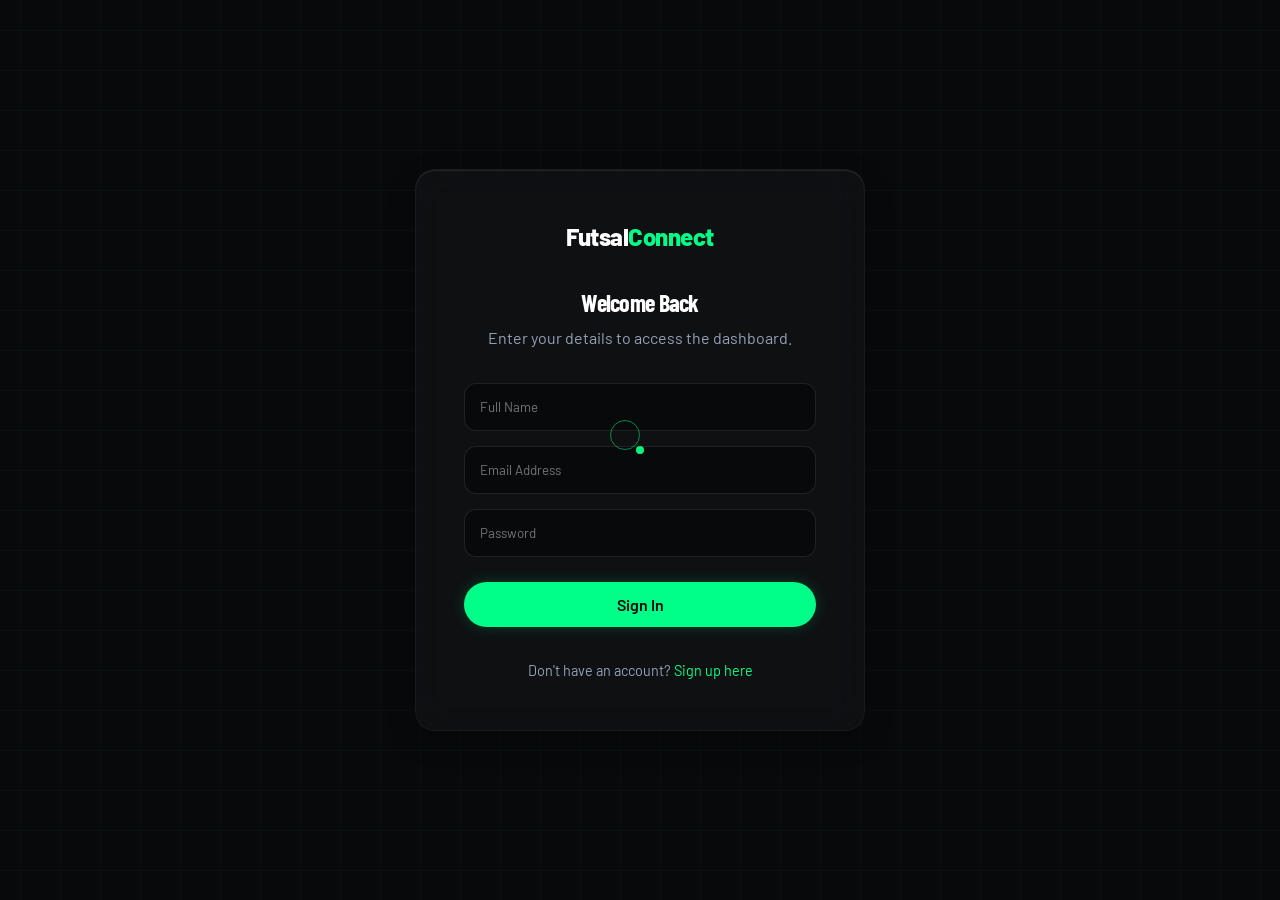
==== dashboard.html @ 60a2530a "Initial commit: Futsal Connect website" ====
<!DOCTYPE html>
<html lang="en">
<head>
  <meta charset="UTF-8">
  <meta name="viewport" content="width=device-width, initial-scale=1.0">
  <title>Owner Dashboard - FutsalConnect</title>
  <link rel="preconnect" href="https://fonts.googleapis.com">
  <link href="https://fonts.googleapis.com/css2?family=Barlow+Condensed:wght@600;700;800&family=Barlow:wght@400;500;600&display=swap" rel="stylesheet">
  <link rel="stylesheet" href="styles.css">
  <link rel="stylesheet" href="dashboard.css">
  <script>
    if (localStorage.getItem('futsalAuth') !== 'true') {
        window.location.href = 'login.html';
    }
  </script>
</head>
<body class="db-body">
  <div class="cursor"></div>
  <div class="cursor-follower"></div>

  <!-- Mobile Top Bar -->
  <div class="db-topbar" id="dbTopbar">
    <a href="index.html" class="db-logo">Futsal<span class="accent">Connect</span></a>
    <button class="db-hamburger" id="hambBtn">
      <span></span><span></span><span></span>
    </button>
  </div>

  <!-- Sidebar -->
  <aside class="db-sidebar" id="dbSidebar">
    <div class="db-sidebar-top">
      <a href="index.html" class="db-logo">Futsal<span class="accent">Connect</span></a>
      <div class="db-admin-tag">
        <div class="db-avatar">A</div>
        <div>
          <div style="font-weight:700;font-size:0.9rem;">Admin</div>
          <div style="color:var(--accent);font-size:0.75rem;">Owner</div>
        </div>
      </div>
    </div>

    <nav class="db-nav">
      <a class="db-nav-link active" data-section="calendar">
        <svg viewBox="0 0 24 24" fill="none" stroke="currentColor" stroke-width="2"><rect x="3" y="4" width="18" height="18" rx="2"/><line x1="16" y1="2" x2="16" y2="6"/><line x1="8" y1="2" x2="8" y2="6"/><line x1="3" y1="10" x2="21" y2="10"/></svg>
        Calendar
      </a>
      <a class="db-nav-link" data-section="courts">
        <svg viewBox="0 0 24 24" fill="none" stroke="currentColor" stroke-width="2"><path d="M3 9l9-7 9 7v11a2 2 0 0 1-2 2H5a2 2 0 0 1-2-2z"/><polyline points="9 22 9 12 15 12 15 22"/></svg>
        Courts
      </a>
      <a class="db-nav-link" data-section="customers">
        <svg viewBox="0 0 24 24" fill="none" stroke="currentColor" stroke-width="2"><path d="M17 21v-2a4 4 0 0 0-4-4H5a4 4 0 0 0-4 4v2"/><circle cx="9" cy="7" r="4"/><path d="M23 21v-2a4 4 0 0 0-3-3.87"/><path d="M16 3.13a4 4 0 0 1 0 7.75"/></svg>
        Customers
      </a>
      <a class="db-nav-link" data-section="financials">
        <svg viewBox="0 0 24 24" fill="none" stroke="currentColor" stroke-width="2"><line x1="12" y1="1" x2="12" y2="23"/><path d="M17 5H9.5a3.5 3.5 0 0 0 0 7h5a3.5 3.5 0 0 1 0 7H6"/></svg>
        Financials
      </a>
      <a class="db-nav-link" data-section="analytics">
        <svg viewBox="0 0 24 24" fill="none" stroke="currentColor" stroke-width="2"><line x1="18" y1="20" x2="18" y2="10"/><line x1="12" y1="20" x2="12" y2="4"/><line x1="6" y1="20" x2="6" y2="14"/></svg>
        Analytics
      </a>
      <a class="db-nav-link" data-section="comms">
        <svg viewBox="0 0 24 24" fill="none" stroke="currentColor" stroke-width="2"><path d="M21 15a2 2 0 0 1-2 2H7l-4 4V5a2 2 0 0 1 2-2h14a2 2 0 0 1 2 2z"/></svg>
        Communications
      </a>
    </nav>

    <div class="db-sidebar-footer">
      <a href="index.html" class="db-nav-link">
        <svg viewBox="0 0 24 24" fill="none" stroke="currentColor" stroke-width="2"><path d="M9 21H5a2 2 0 0 1-2-2V5a2 2 0 0 1 2-2h4"/><polyline points="16 17 21 12 16 7"/><line x1="21" y1="12" x2="9" y2="12"/></svg>
        Log Out
      </a>
    </div>
  </aside>

  <!-- Main -->
  <main class="db-main" id="dbMain">

    <!-- ========== CALENDAR SECTION ========== -->
    <section class="db-section active" id="sec-calendar">
      <div class="db-section-header">
        <div>
          <h1>Calendar & Bookings</h1>
          <p>Manage all court reservations</p>
        </div>
        <button class="db-btn-primary" onclick="openBookingModal()">+ New Booking</button>
      </div>

      <!-- View Toggle -->
      <div class="db-view-toggle">
        <button class="db-toggle-btn active" id="btnMonthly" onclick="switchView('monthly')">Monthly</button>
        <button class="db-toggle-btn" id="btnWeekly" onclick="switchView('weekly')">Weekly</button>
        <button class="db-toggle-btn" id="btnDaily" onclick="switchView('daily')">Daily</button>
      </div>

      <!-- Monthly Calendar -->
      <div id="viewMonthly" class="db-card">
        <div class="cal-nav">
          <button onclick="changeCalMonth(-1)">&#10094;</button>
          <h2 id="calMonthLabel">Loading...</h2>
          <button onclick="changeCalMonth(1)">&#10095;</button>
        </div>
        <div class="cal-grid-header">
          <span>Mon</span><span>Tue</span><span>Wed</span><span>Thu</span><span>Fri</span><span>Sat</span><span>Sun</span>
        </div>
        <div class="cal-grid" id="calGrid"></div>
        <div class="cal-legend">
          <span><i class="dot booked"></i> Fully Booked</span>
          <span><i class="dot partial"></i> Partial</span>
          <span><i class="dot open"></i> Open</span>
          <span><i class="dot blocked"></i> Blocked</span>
        </div>
      </div>

      <!-- Weekly View -->
      <div id="viewWeekly" class="db-card" style="display:none;">
        <div class="cal-nav">
          <button onclick="changeWeek(-1)">&#10094;</button>
          <h2 id="weekLabel">Week</h2>
          <button onclick="changeWeek(1)">&#10095;</button>
        </div>
        <div class="week-grid" id="weekGrid"></div>
      </div>

      <!-- Daily View -->
      <div id="viewDaily" class="db-card" style="display:none;">
        <div class="cal-nav">
          <button onclick="changeDay(-1)">&#10094;</button>
          <h2 id="dayLabel">Today</h2>
          <button onclick="changeDay(1)">&#10095;</button>
        </div>
        <div class="daily-grid" id="dailyGrid"></div>
      </div>

      <!-- Recent Bookings Quick Table -->
      <div class="db-card" style="margin-top:2rem;">
        <div class="db-card-header">
          <h2>Recent Bookings</h2>
          <input class="db-search" type="text" placeholder="Search bookings..." oninput="filterBookings(this.value)">
        </div>
        <div style="overflow-x:auto;">
          <table class="db-table" id="bookingsTable">
            <thead>
              <tr><th>ID</th><th>Customer</th><th>Court</th><th>Date</th><th>Time</th><th>Amount</th><th>Status</th><th>Actions</th></tr>
            </thead>
            <tbody id="bookingsTbody"></tbody>
          </table>
        </div>
      </div>
    </section>

    <!-- ========== COURTS SECTION ========== -->
    <section class="db-section" id="sec-courts">
      <div class="db-section-header">
        <div><h1>Court Management</h1><p>Block times & manage pricing rules</p></div>
        <button class="db-btn-primary" onclick="openBlockModal()">+ Block Time</button>
      </div>

      <div class="db-two-col">
        <div class="db-card">
          <div class="db-card-header"><h2>Courts Status</h2></div>
          <div id="courtsStatus"></div>
        </div>

        <div class="db-card">
          <div class="db-card-header"><h2>Dynamic Pricing Rules</h2><button class="db-btn-sm" onclick="addPriceRule()">+ Add Rule</button></div>
          <div id="pricingRules"></div>
        </div>
      </div>

      <div class="db-card" style="margin-top:2rem;">
        <div class="db-card-header"><h2>Blocked Periods</h2></div>
        <div id="blockedPeriods"></div>
      </div>
    </section>

    <!-- ========== CUSTOMERS SECTION ========== -->
    <section class="db-section" id="sec-customers">
      <div class="db-section-header">
        <div><h1>Customer Management</h1><p>Directory, history & tags</p></div>
        <input class="db-search" type="text" placeholder="Search customers..." oninput="filterCustomers(this.value)">
      </div>
      <div class="db-card">
        <div style="overflow-x:auto;">
          <table class="db-table" id="customersTable">
            <thead>
              <tr><th>Name</th><th>Contact</th><th>Bookings</th><th>Total Spend</th><th>No-Shows</th><th>Tags</th><th>Actions</th></tr>
            </thead>
            <tbody id="customersTbody"></tbody>
          </table>
        </div>
      </div>
    </section>

    <!-- ========== FINANCIALS SECTION ========== -->
    <section class="db-section" id="sec-financials">
      <div class="db-section-header">
        <div><h1>Financials</h1><p>Revenue, expenses & refunds</p></div>
        <div style="display:flex;gap:10px;">
          <button class="db-btn-sm active-tab" onclick="switchFinPeriod('daily',this)">Daily</button>
          <button class="db-btn-sm" onclick="switchFinPeriod('weekly',this)">Weekly</button>
          <button class="db-btn-sm" onclick="switchFinPeriod('monthly',this)">Monthly</button>
        </div>
      </div>

      <div class="db-kpi-row" id="finKpis"></div>

      <div class="db-two-col" style="margin-top:2rem;">
        <div class="db-card">
          <div class="db-card-header"><h2>Expense Log</h2><button class="db-btn-sm" onclick="openExpenseModal()">+ Add</button></div>
          <div id="expenseLog"></div>
        </div>
        <div class="db-card">
          <div class="db-card-header"><h2>Refund Log</h2></div>
          <div id="refundLog"></div>
        </div>
      </div>
    </section>

    <!-- ========== ANALYTICS SECTION ========== -->
    <section class="db-section" id="sec-analytics">
      <div class="db-section-header">
        <div><h1>Analytics</h1><p>Performance insights</p></div>
      </div>

      <div class="db-kpi-row" id="analyticsKpis"></div>

      <div class="db-two-col" style="margin-top:2rem;">
        <div class="db-card">
          <div class="db-card-header"><h2>Occupancy Over Time</h2></div>
          <div class="occ-chart" id="occChart"></div>
        </div>
        <div class="db-card">
          <div class="db-card-header"><h2>Customer Breakdown</h2></div>
          <div class="donut-wrap" id="custBreakdown">
            <div class="donut-chart">
              <svg viewBox="0 0 100 100">
                <circle cx="50" cy="50" r="40" fill="none" stroke="rgba(255,255,255,0.05)" stroke-width="16"/>
                <circle cx="50" cy="50" r="40" fill="none" stroke="var(--accent)" stroke-width="16" stroke-dasharray="163 88" stroke-dashoffset="25" transform="rotate(-90 50 50)"/>
                <circle cx="50" cy="50" r="40" fill="none" stroke="rgba(0,255,136,0.3)" stroke-width="16" stroke-dasharray="88 163" stroke-dashoffset="-138" transform="rotate(-90 50 50)"/>
              </svg>
              <div class="donut-label"><strong>65%</strong><span>Repeat</span></div>
            </div>
            <div class="donut-legend">
              <div><i class="dot booked"></i> Repeat Players (65%)</div>
              <div><i class="dot partial"></i> New Customers (35%)</div>
            </div>
          </div>
        </div>
      </div>

      <div class="db-card" style="margin-top:2rem;">
        <div class="db-card-header"><h2>Peak Hours Heatmap</h2></div>
        <div class="heatmap-wrap" id="heatmap"></div>
      </div>
    </section>

    <!-- ========== COMMS SECTION ========== -->
    <section class="db-section" id="sec-comms">
      <div class="db-section-header">
        <div><h1>Communications</h1><p>Reminders & customer feedback</p></div>
      </div>

      <div class="db-two-col">
        <div class="db-card">
          <div class="db-card-header"><h2>Reminder Settings</h2></div>
          <div class="reminder-settings" id="reminderSettings"></div>
        </div>
        <div class="db-card">
          <div class="db-card-header"><h2>Review Inbox</h2></div>
          <div id="reviewInbox"></div>
        </div>
      </div>
    </section>

  </main>

  <!-- ========== MODALS ========== -->
  <div class="db-modal-overlay" id="modalOverlay" onclick="closeAllModals()"></div>

  <!-- New Booking Modal -->
  <div class="db-modal" id="bookingModal">
    <div class="db-modal-header"><h2>New Booking</h2><button onclick="closeAllModals()">✕</button></div>
    <div class="db-modal-body">
      <label>Customer Name</label><input type="text" id="bkName" class="db-input" placeholder="e.g. Ahmed Khan">
      <label>Phone</label><input type="text" id="bkPhone" class="db-input" placeholder="+92...">
      <label>Court</label>
      <select id="bkCourt" class="db-input">
        <option>Chak Shehzad - Court A</option>
        <option>Chak Shehzad - Court B</option>
        <option>Ayub Park - Court A</option>
      </select>
      <label>Date</label><input type="date" id="bkDate" class="db-input">
      <label>Start Time</label><input type="time" id="bkTime" class="db-input">
      <label>Duration</label>
      <select id="bkDuration" class="db-input">
        <option value="90">90 Minutes</option>
        <option value="120">120 Minutes</option>
      </select>
      <label>Payment</label>
      <select id="bkPayment" class="db-input">
        <option>Cash</option><option>Card</option><option>Online</option>
      </select>
    </div>
    <div class="db-modal-footer">
      <button class="db-btn-secondary" onclick="closeAllModals()">Cancel</button>
      <button class="db-btn-primary" onclick="saveBooking()">Confirm Booking</button>
    </div>
  </div>

  <!-- Block Time Modal -->
  <div class="db-modal" id="blockModal">
    <div class="db-modal-header"><h2>Block Court Time</h2><button onclick="closeAllModals()">✕</button></div>
    <div class="db-modal-body">
      <label>Court</label>
      <select id="blkCourt" class="db-input">
        <option>Chak Shehzad - Court A</option>
        <option>Chak Shehzad - Court B</option>
        <option>Ayub Park - Court A</option>
      </select>
      <label>From Date</label><input type="date" id="blkFrom" class="db-input">
      <label>To Date</label><input type="date" id="blkTo" class="db-input">
      <label>Reason</label>
      <select id="blkReason" class="db-input">
        <option>Maintenance</option><option>Private Event</option><option>Holiday</option><option>Other</option>
      </select>
    </div>
    <div class="db-modal-footer">
      <button class="db-btn-secondary" onclick="closeAllModals()">Cancel</button>
      <button class="db-btn-primary" onclick="saveBlock()">Block Court</button>
    </div>
  </div>

  <!-- Expense Modal -->
  <div class="db-modal" id="expenseModal">
    <div class="db-modal-header"><h2>Log Expense</h2><button onclick="closeAllModals()">✕</button></div>
    <div class="db-modal-body">
      <label>Category</label>
      <select id="expCat" class="db-input">
        <option>Maintenance</option><option>Utilities</option><option>Staff</option><option>Marketing</option><option>Other</option>
      </select>
      <label>Amount (Rs.)</label><input type="number" id="expAmt" class="db-input" placeholder="0">
      <label>Description</label><input type="text" id="expDesc" class="db-input" placeholder="Brief description">
    </div>
    <div class="db-modal-footer">
      <button class="db-btn-secondary" onclick="closeAllModals()">Cancel</button>
      <button class="db-btn-primary" onclick="saveExpense()">Save Expense</button>
    </div>
  </div>

  <!-- Day Detail Panel -->
  <div class="db-modal db-modal-lg" id="dayDetailModal">
    <div class="db-modal-header"><h2 id="dayDetailTitle">Slots</h2><button onclick="closeAllModals()">✕</button></div>
    <div class="db-modal-body" id="dayDetailBody"></div>
  </div>

  <script src="script.js"></script>
  <script src="dashboard.js"></script>
</body>
</html>
---- styles.css ----
/* Custom Properties & Reset */
:root {
    --bg-dark: #07090b;
    --bg-card: rgba(25, 28, 32, 0.4);
    --bg-card-hover: rgba(40, 45, 52, 0.6);
    --accent: #00ff88;
    --accent-hover: #00cc6a;
    --text-primary: #ffffff;
    --text-secondary: #94a3b8;
    --glass-border: rgba(255, 255, 255, 0.08);
    --font-main: 'Barlow', sans-serif;
    --font-heading: 'Barlow Condensed', sans-serif;
    --transition: all 0.3s ease;
}

* {
    margin: 0;
    padding: 0;
    box-sizing: border-box;
}

html {
    scroll-behavior: smooth;
}

body {
    font-family: var(--font-main);
    background-color: var(--bg-dark);
    background-image: 
        linear-gradient(rgba(0, 255, 136, 0.03) 1px, transparent 1px),
        linear-gradient(90deg, rgba(0, 255, 136, 0.03) 1px, transparent 1px);
    background-size: 40px 40px;
    background-position: center center;
    color: var(--text-primary);
    overflow-x: hidden;
    line-height: 1.6;
    cursor: none; /* For custom cursor */
}

/* Custom Cursor */
.cursor {
    width: 8px;
    height: 8px;
    background: var(--accent);
    border-radius: 50%;
    position: fixed;
    pointer-events: none;
    z-index: 999999;
    transition: transform 0.1s ease;
    mix-blend-mode: difference;
}

.cursor-follower {
    width: 30px;
    height: 30px;
    border: 1px solid rgba(0, 255, 136, 0.5);
    border-radius: 50%;
    position: fixed;
    pointer-events: none;
    z-index: 999998;
    transition: transform 0.3s ease, width 0.3s, height 0.3s, background 0.3s;
    transform: translate(-50%, -50%); /* Centered */
}

.cursor-follower.active {
    width: 50px;
    height: 50px;
    background: rgba(0, 255, 136, 0.1);
    border-color: rgba(0, 255, 136, 0.8);
}

/* Typography & Utilities */
h1, h2, h3, h4 {
    font-family: var(--font-heading);
    font-weight: 700;
    line-height: 1.2;
    letter-spacing: -0.03em;
}

.accent {
    color: var(--accent);
}

.accent-glow {
    color: var(--accent);
    text-shadow: 0 0 20px rgba(0, 255, 136, 0.4);
}

.container {
    max-width: 1200px;
    margin: 0 auto;
    padding: 0 2rem;
}

.section {
    padding: 8rem 0;
}

.section-header {
    text-align: center;
    margin-bottom: 4rem;
}

.section-header h2 {
    font-size: 2.5rem;
    margin-bottom: 1rem;
}

.section-header p {
    color: var(--text-secondary);
    font-size: 1.1rem;
    max-width: 600px;
    margin: 0 auto;
}

.glass {
    background: var(--bg-card);
    backdrop-filter: blur(16px);
    -webkit-backdrop-filter: blur(16px);
    border: 1px solid rgba(255, 255, 255, 0.04);
    box-shadow: inset 0 1px 1px rgba(255, 255, 255, 0.1), 0 10px 30px rgba(0, 0, 0, 0.2);
    border-radius: 20px;
}

/* Buttons */
.btn-primary, .btn-secondary {
    display: inline-block;
    padding: 0.8rem 2rem;
    border-radius: 30px;
    font-weight: 600;
    text-decoration: none;
    transition: var(--transition);
    cursor: none;
    text-align: center;
    border: none;
    font-family: var(--font-main);
    font-size: 1rem;
}

.btn-primary {
    background: var(--accent);
    color: var(--bg-dark);
    box-shadow: 0 0 15px rgba(0, 255, 136, 0.2);
}

.btn-primary:hover {
    background: var(--accent-hover);
    box-shadow: 0 0 25px rgba(0, 255, 136, 0.4);
    transform: translateY(-2px);
}

.btn-secondary {
    background: transparent;
    color: var(--text-primary);
    border: 1px solid var(--glass-border);
}

.btn-secondary:hover {
    background: rgba(255, 255, 255, 0.05);
    border-color: var(--accent);
    transform: translateY(-2px);
}

.btn-primary.lg, .btn-secondary.lg {
    padding: 1rem 2.5rem;
    font-size: 1.1rem;
}

.w-100 {
    width: 100%;
}

/* Navbar */
#navbar {
    position: fixed;
    top: 0;
    left: 0;
    width: 100%;
    z-index: 1000;
    padding: 1.5rem 0;
    transition: var(--transition);
}

#navbar.scrolled {
    background: rgba(7, 9, 11, 0.9);
    backdrop-filter: blur(10px);
    -webkit-backdrop-filter: blur(10px);
    padding: 1rem 0;
    border-bottom: 1px solid var(--glass-border);
}

.nav-container {
    max-width: 1200px;
    margin: 0 auto;
    padding: 0 2rem;
    display: flex;
    justify-content: space-between;
    align-items: center;
}

.logo {
    font-size: 1.5rem;
    font-weight: 800;
    color: var(--text-primary);
    text-decoration: none;
    letter-spacing: -0.5px;
}

.nav-links {
    display: flex;
    list-style: none;
    gap: 2.5rem;
}

.nav-links a {
    color: var(--text-secondary);
    text-decoration: none;
    font-weight: 500;
    transition: var(--transition);
    position: relative;
}

.nav-links a::after {
    content: '';
    position: absolute;
    width: 0;
    height: 2px;
    bottom: -5px;
    left: 0;
    background-color: var(--accent);
    transition: width 0.3s ease;
}

.nav-links a:hover {
    color: var(--text-primary);
}

.nav-links a:hover::after {
    width: 100%;
}

.menu-toggle {
    display: none;
    flex-direction: column;
    gap: 5px;
    cursor: none;
}

.menu-toggle .bar {
    width: 25px;
    height: 3px;
    background: var(--text-primary);
    transition: var(--transition);
}

/* Hero Section */
.hero-badge {
    display: inline-flex;
    align-items: center;
    gap: 8px;
    background: rgba(255, 255, 255, 0.05);
    border: 1px solid rgba(255, 255, 255, 0.1);
    padding: 6px 16px;
    border-radius: 30px;
    margin-bottom: 2rem;
    font-size: 0.9rem;
    font-weight: 500;
    color: var(--text-secondary);
    backdrop-filter: blur(10px);
}

.status-dot {
    width: 8px;
    height: 8px;
    background-color: #ff3333;
    border-radius: 50%;
    box-shadow: 0 0 10px rgba(255, 51, 51, 0.5);
    animation: pulseRed 1.5s infinite;
}

@keyframes pulseRed {
    0% { transform: scale(0.95); opacity: 1; }
    50% { transform: scale(1.3); opacity: 0.5; box-shadow: 0 0 15px rgba(255, 51, 51, 0.8); }
    100% { transform: scale(0.95); opacity: 1; }
}

.hero {
    height: 100vh;
    min-height: 600px;
    display: flex;
    align-items: center;
    position: relative;
    background-image: url('assets/hero_bg.png');
    background-size: cover;
    background-position: center;
    background-repeat: no-repeat;
}

.hero-overlay {
    position: absolute;
    top: 0;
    left: 0;
    width: 100%;
    height: 100%;
    background: linear-gradient(180deg, rgba(7, 9, 11, 0.4) 0%, rgba(7, 9, 11, 0.95) 100%);
    z-index: 1;
}

/* A gradient mesh for some cool effects behind content */
.hero::before {
    content: '';
    position: absolute;
    top: 30%;
    left: 50%;
    width: 50vw;
    height: 50vw;
    background: radial-gradient(circle, rgba(0, 255, 136, 0.15) 0%, rgba(0,0,0,0) 70%);
    transform: translate(-50%, -50%);
    z-index: 1;
    pointer-events: none;
}

.hero-content {
    position: relative;
    z-index: 2;
    max-width: 800px;
    margin: 0 auto;
    text-align: center;
    padding: 0 2rem;
    margin-top: 4rem; /* push down slightly based on prompt empty space req */
}

.hero h1 {
    font-size: clamp(3rem, 6vw, 5rem);
    margin-bottom: 1.5rem;
    letter-spacing: -1px;
}

.hero p {
    font-size: clamp(1.1rem, 2vw, 1.3rem);
    color: var(--text-secondary);
    margin-bottom: 3rem;
    max-width: 600px;
    margin-left: auto;
    margin-right: auto;
}

.hero-buttons {
    display: flex;
    gap: 1.5rem;
    justify-content: center;
}

/* Simple fade up animation classes utilized by JS */
.fade-up {
    opacity: 0;
    transform: translateY(30px);
    animation: fadeUp 0.8s forwards;
}

.delay-1 { animation-delay: 0.2s; }
.delay-2 { animation-delay: 0.4s; }

@keyframes fadeUp {
    to {
        opacity: 1;
        transform: translateY(0);
    }
}

/* Features */
.features {
    position: relative;
}

.features::before {
    content: '';
    position: absolute;
    top: 50%;
    right: -10%;
    width: 60vw;
    height: 60vw;
    max-width: 600px;
    max-height: 600px;
    background: radial-gradient(circle, var(--accent) 0%, transparent 70%);
    opacity: 0.07;
    transform: translateY(-50%);
    pointer-events: none;
    z-index: 0;
}

.features-grid {
    position: relative;
    z-index: 1;
    display: grid;
    grid-template-columns: repeat(auto-fit, minmax(250px, 1fr));
    gap: 2rem;
}

.feature-card {
    padding: 2.5rem 2rem;
    text-align: left;
    transition: transform 0.3s ease, box-shadow 0.3s ease;
    cursor: none;
}

.feature-card:hover {
    transform: translateY(-10px);
    background: var(--bg-card-hover);
    border-color: rgba(0, 255, 136, 0.4);
    box-shadow: inset 0 1px 1px rgba(255, 255, 255, 0.1), 0 15px 40px rgba(0, 255, 136, 0.15);
}

.feature-card .icon {
    font-size: 2.5rem;
    margin-bottom: 1.5rem;
    display: inline-block;
}

.feature-card h3 {
    font-size: 1.3rem;
    margin-bottom: 1rem;
}

.feature-card p {
    color: var(--text-secondary);
    font-size: 0.95rem;
}

/* Pricing */
.dark-bg {
    background-color: #050608;
    position: relative;
}

/* Decorative subtle glow */
.pricing::before {
    content: '';
    position: absolute;
    top: 50%;
    left: 0;
    width: 300px;
    height: 300px;
    background: var(--accent);
    filter: blur(150px);
    opacity: 0.05;
    border-radius: 50%;
    pointer-events: none;
}

.pricing-grid {
    display: grid;
    grid-template-columns: repeat(auto-fit, minmax(300px, 1fr));
    gap: 2rem;
    align-items: center;
}

.pricing-card {
    padding: 3rem 2rem;
    position: relative;
    display: flex;
    flex-direction: column;
    height: 100%;
    cursor: none;
}

.pricing-card.popular {
    border: 1px solid rgba(0, 255, 136, 0.3);
    transform: scale(1.05);
    background: linear-gradient(180deg, rgba(25, 28, 32, 0.8) 0%, rgba(0, 255, 136, 0.08) 100%);
    box-shadow: inset 0 1px 1px rgba(255, 255, 255, 0.1), 0 20px 40px rgba(0, 0, 0, 0.4), 0 0 40px rgba(0, 255, 136, 0.1);
}

.badge {
    position: absolute;
    top: -12px;
    left: 50%;
    transform: translateX(-50%);
    background: var(--accent);
    color: var(--bg-dark);
    padding: 0.3rem 1rem;
    border-radius: 20px;
    font-size: 0.8rem;
    font-weight: 700;
}

.pricing-card h3 {
    font-size: 1.5rem;
    margin-bottom: 1rem;
    text-align: center;
}

.pricing-card .price {
    font-size: 3.5rem;
    font-weight: 800;
    text-align: center;
    margin-bottom: 2rem;
    line-height: 1;
}

.currency {
    font-size: 1.5rem;
    vertical-align: top;
    margin-right: 2px;
}

.period {
    font-size: 1rem;
    color: var(--text-secondary);
    font-weight: 500;
}

.features-list {
    list-style: none;
    margin-bottom: 2.5rem;
    flex-grow: 1;
}

.features-list li {
    padding: 0.8rem 0;
    border-bottom: 1px solid rgba(255,255,255,0.05);
    display: flex;
    align-items: center;
    font-size: 0.95rem;
}

.features-list li span {
    color: var(--accent);
    margin-right: 10px;
    font-weight: bold;
}

.features-list li span.mute {
    color: var(--text-secondary);
}

/* Process Section (How It Works) */
.process-grid {
    display: grid;
    grid-template-columns: repeat(auto-fit, minmax(250px, 1fr));
    gap: 3rem;
    padding-top: 2rem;
}

.process-step {
    display: flex;
    flex-direction: column;
    align-items: center;
    text-align: center;
}

.icon-box {
    position: relative;
    width: 90px;
    height: 90px;
    display: flex;
    align-items: center;
    justify-content: center;
    border-radius: 20px;
    margin-bottom: 2rem;
    transition: var(--transition);
}

.process-step:hover .icon-box {
    transform: translateY(-10px);
    box-shadow: 0 0 25px rgba(0, 255, 136, 0.3);
    border-color: rgba(0, 255, 136, 0.5);
}

.step-number {
    position: absolute;
    top: -10px;
    right: -10px;
    width: 28px;
    height: 28px;
    background: var(--accent);
    color: var(--bg-dark);
    border-radius: 50%;
    display: flex;
    align-items: center;
    justify-content: center;
    font-weight: 800;
    font-size: 0.9rem;
    box-shadow: 0 0 10px rgba(0, 255, 136, 0.4);
}

.process-step h3 {
    font-size: 1.4rem;
    margin-bottom: 1rem;
}

.process-step p {
    color: var(--text-secondary);
    font-size: 0.95rem;
    max-width: 280px;
    margin: 0 auto;
}

/* Grounds Section */
.sub-heading {
    display: block;
    color: #ff3333;
    font-weight: 700;
    font-size: 0.95rem;
    letter-spacing: 2px;
    margin-bottom: 0.5rem;
    text-transform: uppercase;
}

.grounds-grid {
    display: grid;
    grid-template-columns: repeat(auto-fit, minmax(350px, 1fr));
    gap: 2rem;
}

.ground-card {
    display: flex;
    flex-direction: column;
    overflow: hidden;
    padding: 0;
    cursor: none;
    transition: transform 0.3s ease, box-shadow 0.3s ease;
}

.ground-card:hover {
    transform: translateY(-10px);
    background: var(--bg-card-hover);
    border-color: rgba(0, 255, 136, 0.4);
    box-shadow: inset 0 1px 1px rgba(255, 255, 255, 0.1), 0 15px 40px rgba(0, 255, 136, 0.15);
}

.ground-image {
    position: relative;
    width: 100%;
    height: 240px;
}

.ground-image img {
    width: 100%;
    height: 100%;
    object-fit: cover;
    display: block;
}

.rating-badge {
    position: absolute;
    top: 15px;
    right: 15px;
    background: rgba(0, 0, 0, 0.8);
    backdrop-filter: blur(5px);
    color: #fff;
    padding: 6px 12px;
    border-radius: 8px;
    font-size: 0.95rem;
    font-weight: 700;
    display: flex;
    align-items: center;
    gap: 6px;
    border: 1px solid rgba(255, 255, 255, 0.1);
}

.rating-badge svg {
    color: #ff3333;
}

.ground-content {
    padding: 2rem;
    display: flex;
    flex-direction: column;
    flex-grow: 1;
}

.ground-content h3 {
    font-size: 1.6rem;
    margin-bottom: 0.5rem;
}

.location {
    color: var(--text-secondary);
    font-size: 0.95rem;
    display: flex;
    align-items: center;
    gap: 6px;
    margin-bottom: 2rem;
}

.ground-footer {
    display: flex;
    justify-content: space-between;
    align-items: center;
    margin-top: auto;
}

.ground-price strong {
    font-size: 1.6rem;
    color: var(--text-primary);
}

.ground-price .period {
    font-size: 0.9rem;
    color: var(--text-secondary);
}

/* Live Availability Module */
.availability-module {
    padding: 3rem;
    display: flex;
    flex-direction: column;
    gap: 3rem;
}

/* Court Selector */
.court-selector {
    display: flex;
    justify-content: center;
}

.court-tab {
    background: transparent;
    border: none;
    color: var(--text-secondary);
    font-size: 1.2rem;
    font-family: var(--font-heading);
    font-weight: 700;
    padding: 10px 20px;
    cursor: none;
    transition: var(--transition);
    position: relative;
    text-transform: uppercase;
    letter-spacing: 1px;
}

.court-tab.active {
    color: var(--text-primary);
}

.court-tab::after {
    content: '';
    position: absolute;
    width: 0;
    height: 3px;
    bottom: 0;
    left: 50%;
    transform: translateX(-50%);
    background-color: var(--accent);
    transition: width 0.3s ease;
}

.court-tab.active::after {
    width: 100%;
}

/* Date Slider */
.date-slider-wrapper {
    display: flex;
    align-items: center;
    justify-content: center;
    gap: 1rem;
}

.date-slider {
    display: flex;
    gap: 1rem;
    overflow-x: auto;
    scrollbar-width: none; /* Firefox */
}

.date-slider::-webkit-scrollbar {
    display: none; /* Safari and Chrome */
}

.date-item {
    display: flex;
    flex-direction: column;
    align-items: center;
    justify-content: center;
    padding: 10px 20px;
    border-radius: 12px;
    background: transparent;
    color: var(--text-secondary);
    cursor: none;
    transition: var(--transition);
    min-width: 70px;
}

.date-item span {
    font-size: 0.8rem;
    text-transform: uppercase;
    margin-bottom: 5px;
    font-weight: 600;
}

.date-item strong {
    font-size: 1.3rem;
}

.date-item:hover {
    color: var(--text-primary);
    background: rgba(255, 255, 255, 0.05);
}

.date-item.active {
    background: var(--accent);
    color: var(--bg-dark);
}

/* Duration Toggle */
.duration-toggle {
    display: flex;
    justify-content: center;
    align-items: center;
    gap: 15px;
}

.duration-icon {
    display: flex;
    align-items: center;
    justify-content: center;
}

.duration-pill {
    display: inline-flex;
    background: rgba(255, 255, 255, 0.05);
    border-radius: 30px;
    padding: 4px;
    border: 1px solid rgba(255, 255, 255, 0.1);
}

.duration-tab {
    background: transparent;
    border: none;
    color: var(--text-secondary);
    padding: 8px 24px;
    border-radius: 26px;
    font-weight: 600;
    font-family: var(--font-main);
    cursor: none;
    transition: var(--transition);
}

.duration-tab.active {
    background: var(--accent);
    color: var(--bg-dark);
}

/* Slots Grid */
.slots-grid {
    display: grid;
    grid-template-columns: repeat(auto-fit, minmax(200px, 1fr));
    gap: 1.5rem;
}

.slot-item {
    display: flex;
    flex-direction: column;
    align-items: center;
    justify-content: center;
    padding: 15px;
    border-radius: 12px;
    border: 1px solid transparent;
    font-family: var(--font-main);
    transition: var(--transition);
    cursor: none;
}

.slot-item strong {
    font-size: 1.2rem;
    margin-bottom: 4px;
}

.slot-item span {
    font-size: 0.85rem;
}

.slot-item.available {
    background: rgba(0, 255, 136, 0.05);
    border-color: rgba(0, 255, 136, 0.2);
    color: var(--accent);
}

.slot-item.available:hover {
    background: rgba(0, 255, 136, 0.15);
    border-color: rgba(0, 255, 136, 0.5);
    transform: translateY(-3px);
}

.slot-item.booked {
    background: rgba(255, 255, 255, 0.02);
    border-color: rgba(255, 255, 255, 0.05);
    color: rgba(255, 255, 255, 0.3);
    opacity: 0.7;
    pointer-events: none;
}

/* Testimonials */
.slider-container {
    position: relative;
    max-width: 800px;
    margin: 0 auto;
    overflow: hidden;
}

.testimonial-card {
    padding: 3rem;
    display: none;
    text-align: center;
    animation: fadeEffect 0.5s ease-in-out;
}

.testimonial-card.active {
    display: block;
}

@keyframes fadeEffect {
    from { opacity: 0; transform: scale(0.98); }
    to { opacity: 1; transform: scale(1); }
}

.quote {
    font-size: 1.3rem;
    font-style: italic;
    margin-bottom: 2rem;
    line-height: 1.8;
}

.author {
    display: flex;
    align-items: center;
    justify-content: center;
    gap: 15px;
}

.author img {
    width: 60px;
    height: 60px;
    border-radius: 50%;
    object-fit: cover;
    border: 2px solid var(--accent);
}

.author .info {
    text-align: left;
}

.author h4 {
    font-size: 1.1rem;
    margin-bottom: 2px;
}

.author span {
    font-size: 0.85rem;
    color: var(--text-secondary);
}

.slider-controls {
    display: flex;
    justify-content: center;
    align-items: center;
    margin-top: 2rem;
    gap: 1.5rem;
}

.nav-arrow {
    background: none;
    border: none;
    color: var(--text-secondary);
    font-size: 1.5rem;
    cursor: none;
    transition: var(--transition);
}

.nav-arrow:hover {
    color: var(--accent);
}

.dots {
    display: flex;
    gap: 8px;
}

.dot {
    width: 10px;
    height: 10px;
    border-radius: 50%;
    background: var(--glass-border);
    cursor: none;
    transition: var(--transition);
}

.dot.active {
    background: var(--accent);
    transform: scale(1.2);
}

/* CTA Section */
.cta {
    padding-bottom: 8rem;
}

.cta-container {
    max-width: 900px;
    margin: 0 auto;
    padding: 4rem 2rem;
    text-align: center;
    background: linear-gradient(135deg, rgba(25, 28, 32, 0.4) 0%, rgba(0, 255, 136, 0.05) 100%);
    border: 1px solid rgba(0, 255, 136, 0.3);
    box-shadow: inset 0 1px 1px rgba(255, 255, 255, 0.1), 0 20px 40px rgba(0, 0, 0, 0.4);
}

.cta-container h2 {
    font-size: 2.5rem;
    margin-bottom: 1rem;
}

.cta-container p {
    color: var(--text-secondary);
    margin-bottom: 2.5rem;
    font-size: 1.1rem;
}

.cta-form {
    display: flex;
    gap: 10px;
    max-width: 500px;
    margin: 0 auto;
}

.cta-form input {
    flex-grow: 1;
    padding: 1rem 1.5rem;
    border-radius: 30px;
    border: 1px solid var(--glass-border);
    background: rgba(0,0,0,0.5);
    color: white;
    font-family: var(--font-main);
    font-size: 1rem;
    outline: none;
    transition: var(--transition);
}

.cta-form input:focus {
    border-color: var(--accent);
}

/* Footer */
footer {
    background: #030405;
    padding: 4rem 0 2rem;
    border-top: 1px solid rgba(255,255,255,0.05);
}

.footer-content {
    display: flex;
    justify-content: space-between;
    flex-wrap: wrap;
    gap: 2rem;
    margin-bottom: 3rem;
}

.brand-col {
    max-width: 300px;
}

.brand-col p {
    color: var(--text-secondary);
    margin-top: 1rem;
    font-size: 0.9rem;
}

.links-col ul {
    list-style: none;
    margin-top: 1rem;
}

.links-col li {
    margin-bottom: 0.5rem;
}

.links-col a {
    color: var(--text-secondary);
    text-decoration: none;
    font-size: 0.9rem;
    transition: var(--transition);
}

.links-col a:hover {
    color: var(--accent);
}

.social-icons {
    margin-top: 1rem;
    display: flex;
    gap: 1rem;
}

.social-icons a {
    width: 40px;
    height: 40px;
    border-radius: 50%;
    background: var(--bg-card);
    display: flex;
    align-items: center;
    justify-content: center;
    color: white;
    text-decoration: none;
    transition: var(--transition);
    border: 1px solid var(--glass-border);
}

.social-icons a:hover {
    background: var(--accent);
    color: var(--bg-dark);
    transform: translateY(-3px);
}

.footer-bottom {
    text-align: center;
    padding-top: 2rem;
    border-top: 1px solid rgba(255,255,255,0.05);
    color: var(--text-secondary);
    font-size: 0.85rem;
}

/* Responsive */
@media (max-width: 900px) {
    .pricing-card.popular {
        transform: none;
    }
}

@media (max-width: 768px) {
    .nav-links {
        display: none;
        position: absolute;
        top: 100%;
        left: 0;
        width: 100%;
        background: rgba(7, 9, 11, 0.98);
        border-bottom: 1px solid var(--glass-border);
        flex-direction: column;
        padding: 2rem 0;
        text-align: center;
        backdrop-filter: blur(10px);
    }
    .nav-links.active {
        display: flex;
    }
    .nav-actions {
        display: none !important;
    }
    .menu-toggle {
        display: flex;
        z-index: 1001;
    }
    .menu-toggle.active .bar:nth-child(1) {
        transform: translateY(8px) rotate(45deg);
    }
    .menu-toggle.active .bar:nth-child(2) {
        opacity: 0;
    }
    .menu-toggle.active .bar:nth-child(3) {
        transform: translateY(-8px) rotate(-45deg);
    }
    .hero-buttons {
        flex-direction: column;
    }
    .hero h1 {
        font-size: 2.5rem;
    }
    .cta-form {
        flex-direction: column;
    }
    .cursor, .cursor-follower {
        display: none; /* disable custom cursor on mobile */
    }
    body {
        cursor: auto;
    }
    a, button, .menu-toggle {
        cursor: pointer !important;
    }
}

/* Accessibility Focus States */
*:focus-visible {
    outline: 3px solid var(--accent);
    outline-offset: 4px;
    border-radius: 4px;
}

/* =========================================
   ADMIN DASHBOARD UI
   ========================================= */

.dashboard-body {
    display: flex;
    background-color: var(--bg-dark);
    background-image: none;
    min-height: 100vh;
    color: var(--text-primary);
    overflow-x: hidden;
}

/* Sidebar Layout */
.dashboard-sidebar {
    width: 280px;
    background: rgba(25, 28, 32, 0.95);
    border-right: 1px solid rgba(255,255,255,0.05);
    padding: 2rem;
    display: flex;
    flex-direction: column;
    min-height: 100vh;
    position: fixed;
    height: 100%;
    z-index: 100;
    transition: transform 0.3s ease;
}

.dashboard-sidebar .logo {
    margin-bottom: 2rem;
    display: block;
    font-family: var(--font-heading);
    cursor: none;
    position: relative;
    z-index: 2;
    padding-bottom: 1.5rem;
    border-bottom: 1px solid rgba(255,255,255,0.05);
}

.sidebar-nav {
    display: flex;
    flex-direction: column;
    gap: 10px;
}

.sidebar-link {
    display: flex;
    align-items: center;
    gap: 12px;
    padding: 12px 20px;
    color: var(--text-secondary);
    text-decoration: none;
    font-weight: 600;
    border-radius: 12px;
    transition: var(--transition);
    cursor: none;
}

.sidebar-link svg {
    width: 20px;
    height: 20px;
}

.sidebar-link:hover, .sidebar-link.active {
    background: rgba(0, 255, 136, 0.1);
    color: var(--accent);
}

.sidebar-footer {
    margin-top: auto;
    padding-top: 1rem;
    border-top: 1px solid rgba(255,255,255,0.05);
}

/* Main Content Area */
.dashboard-main {
    flex-grow: 1;
    margin-left: 280px;
    padding: 2rem 3rem;
    width: calc(100% - 280px);
}

.dashboard-header {
    display: flex;
    justify-content: space-between;
    align-items: center;
    margin-bottom: 3rem;
}

.dashboard-header h1 {
    font-size: 2.2rem;
    margin-bottom: 5px;
}

.dashboard-header p {
    color: var(--text-secondary);
}

/* KPI Cards */
.kpi-grid {
    display: grid;
    grid-template-columns: repeat(auto-fit, minmax(250px, 1fr));
    gap: 1.5rem;
    margin-bottom: 3rem;
}

.kpi-card {
    padding: 2rem;
    border-radius: 20px;
    display: flex;
    align-items: center;
    gap: 20px;
}

.kpi-icon {
    width: 60px;
    height: 60px;
    border-radius: 15px;
    background: rgba(0, 255, 136, 0.1);
    color: var(--accent);
    display: flex;
    align-items: center;
    justify-content: center;
    flex-shrink: 0;
}

.kpi-icon svg {
    width: 28px;
    height: 28px;
}

.kpi-data h3 {
    font-family: var(--font-main);
    color: var(--text-secondary);
    font-size: 0.95rem;
    font-weight: 600;
    text-transform: uppercase;
    letter-spacing: 1px;
    margin-bottom: 8px;
}

.kpi-data strong {
    font-size: 2rem;
    font-family: var(--font-heading);
    letter-spacing: 1px;
}

/* Dashboard Sections Grid */
.dashboard-layout {
    display: grid;
    grid-template-columns: 2fr 1fr;
    gap: 2rem;
}

/* Bookings Table */
.dashboard-panel {
    padding: 2rem;
    border-radius: 20px;
    background: rgba(25, 28, 32, 0.4);
    border: 1px solid rgba(255,255,255,0.05);
}

.panel-header {
    display: flex;
    justify-content: space-between;
    align-items: center;
    margin-bottom: 2rem;
}

.panel-header h2 {
    font-size: 1.5rem;
}

.bookings-table {
    width: 100%;
    border-collapse: collapse;
}

.bookings-table th {
    text-align: left;
    padding-bottom: 15px;
    color: var(--text-secondary);
    font-weight: 600;
    border-bottom: 1px solid rgba(255,255,255,0.05);
}

.bookings-table td {
    padding: 15px 0;
    border-bottom: 1px solid rgba(255,255,255,0.05);
    font-family: var(--font-main);
}

.bookings-table tr:last-child td {
    border-bottom: none;
}

.status-badge {
    display: inline-block;
    padding: 6px 12px;
    border-radius: 20px;
    font-size: 0.8rem;
    font-weight: 700;
    margin-bottom: 0;
    backdrop-filter: none;
    border: none;
    gap: 0;
}

.status-badge.confirmed {
    background: rgba(0, 255, 136, 0.15);
    color: var(--accent);
}

.status-badge.pending {
    background: rgba(255, 170, 0, 0.15);
    color: #ffaa00;
}

/* Calendar Component */
.calendar {
    width: 100%;
}

.calendar-header {
    display: flex;
    justify-content: space-between;
    align-items: center;
    margin-bottom: 1.5rem;
}

.calendar-header button {
    background: transparent;
    border: none;
    color: var(--text-secondary);
    cursor: none;
    padding: 5px;
}

.calendar-header button:hover {
    color: var(--accent);
}

.calendar-grid {
    display: grid;
    grid-template-columns: repeat(7, 1fr);
    gap: 8px;
}

.calendar-day-name {
    text-align: center;
    font-size: 0.8rem;
    color: var(--text-secondary);
    font-weight: 700;
    margin-bottom: 10px;
}

.calendar-day {
    aspect-ratio: 1;
    display: flex;
    align-items: center;
    justify-content: center;
    background: rgba(255,255,255,0.03);
    border-radius: 8px;
    font-weight: 600;
    font-size: 0.9rem;
    cursor: none;
    transition: var(--transition);
    position: relative;
}

.calendar-day:hover {
    background: rgba(255,255,255,0.1);
    transform: scale(1.05);
}

.calendar-day.empty {
    background: transparent;
    cursor: default;
}

.calendar-day.empty:hover {
    transform: none;
}

/* Specific Day States */
.calendar-day.booked {
    background: var(--accent);
    color: var(--bg-dark);
}

.calendar-day.booked:hover {
    box-shadow: 0 0 15px rgba(0, 255, 136, 0.4);
}

.calendar-day.partial {
    color: var(--accent);
    border: 1px solid rgba(0, 255, 136, 0.4);
}

/* Mobile Sidebar Toggle */
.dashboard-mobile-nav {
    display: none;
    background: rgba(25, 28, 32, 0.95);
    border-bottom: 1px solid rgba(255,255,255,0.05);
    padding: 1rem 2rem;
    justify-content: space-between;
    align-items: center;
    position: sticky;
    top: 0;
    z-index: 99;
}

.mobile-menu-btn {
    background: transparent;
    border: none;
    color: var(--text-primary);
    cursor: none;
    display: flex;
}

@media (max-width: 1024px) {
    .dashboard-layout {
        grid-template-columns: 1fr;
    }
}

@media (max-width: 768px) {
    .dashboard-sidebar {
        transform: translateX(-100%);
    }
    
    .dashboard-sidebar.active {
        transform: translateX(0);
    }
    
    .dashboard-main {
        margin-left: 0;
        width: 100%;
        padding: 1rem;
    }
    
    .dashboard-mobile-nav {
        display: flex;
    }

    .kpi-grid {
        grid-template-columns: 1fr;
    }
}

/* =========================================
   CUSTOMER BOOKING MODAL & FLOW UI
   ========================================= */

.customer-modal-overlay {
    position: fixed;
    top: 0; left: 0; right: 0; bottom: 0;
    background: rgba(0,0,0,0.85);
    backdrop-filter: blur(8px);
    z-index: 99999;
    display: none;
    align-items: center;
    justify-content: center;
    opacity: 0;
    transition: opacity 0.3s ease;
}

.customer-modal-overlay.active {
    display: flex;
    opacity: 1;
}

.customer-modal-wrapper {
    background: linear-gradient(145deg, rgba(25, 28, 32, 0.95), rgba(15, 18, 22, 0.95));
    border: 1px solid rgba(0, 255, 136, 0.2);
    border-radius: 20px;
    width: 90%;
    max-width: 500px;
    padding: 2rem;
    box-shadow: 0 30px 60px rgba(0,0,0,0.6);
    position: relative;
    transform: translateY(20px);
    transition: transform 0.3s ease;
    color: var(--text-primary);
}

.customer-modal-overlay.active .customer-modal-wrapper {
    transform: translateY(0);
}

.customer-modal-step {
    display: none;
}

.customer-modal-step.active {
    display: block;
    animation: fadeEffect 0.3s ease;
}

.customer-modal-header {
    border-bottom: 1px solid rgba(255,255,255,0.05);
    padding-bottom: 1rem;
    margin-bottom: 1.5rem;
    position: relative;
}

.customer-modal-header h3 {
    margin: 0;
    font-size: 1.5rem;
}

.customer-modal-close {
    position: absolute;
    top: 15px; right: 20px;
    background: transparent;
    border: none;
    color: var(--text-secondary);
    font-size: 1.5rem;
    cursor: pointer;
}
.customer-modal-close:hover {
    color: var(--text-primary);
}

.customer-input-group {
    margin-bottom: 1rem;
    text-align: left;
}

.customer-input-group label {
    display: block;
    margin-bottom: 0.5rem;
    font-size: 0.9rem;
    color: var(--text-secondary);
}

.customer-input-group input {
    width: 100%;
    background: rgba(0,0,0,0.5);
    border: 1px solid rgba(255,255,255,0.1);
    color: #fff;
    padding: 12px;
    border-radius: 8px;
    outline: none;
    font-family: var(--font-main);
    box-sizing: border-box;
    transition: border-color 0.2s;
}

.customer-input-group input:focus {
    border-color: var(--accent);
}

.booking-summary-box {
    background: rgba(0,255,136,0.05);
    border: 1px solid rgba(0,255,136,0.15);
    padding: 15px;
    border-radius: 12px;
    margin-bottom: 1.5rem;
    font-size: 0.95rem;
}

.booking-summary-box div {
    display: flex;
    justify-content: space-between;
    margin-bottom: 8px;
}

.booking-summary-box div:last-child {
    margin-bottom: 0;
}

.booking-summary-box .highlight {
    color: var(--accent);
    font-weight: bold;
}

.customer-btn-group {
    display: flex;
    gap: 10px;
    margin-top: 2rem;
}

.customer-btn-group button {
    flex: 1;
}

.slot-action-drawer {
    display: none;
    margin-top: 12px;
    width: 100%;
    animation: fadeEffect 0.3s;
}

.slot-item.active-slot .slot-action-drawer {
    display: block;
}

.slot-item.active-slot {
    background: rgba(0, 255, 136, 0.15);
    border-color: rgba(0, 255, 136, 0.5);
}

.waitlist-slot {
    background: rgba(255, 165, 0, 0.05) !important;
    border-color: rgba(255, 165, 0, 0.2) !important;
    color: orange !important;
}
---- dashboard.css ----
/* =============================================
   OWNER DASHBOARD - dashboard.css
   ============================================= */

/* Reset body for dashboard */
.db-body {
  display: block;
  background: #07090b;
  background-image: none;
  min-height: 100vh;
  cursor: none;
}

/* ---- Layout ---- */
.db-sidebar {
  position: fixed;
  top: 0; left: 0;
  width: 260px;
  height: 100vh;
  background: #0d0f12;
  border-right: 1px solid rgba(255,255,255,0.06);
  display: flex;
  flex-direction: column;
  z-index: 200;
  transition: transform 0.3s ease;
  overflow-y: auto;
}

.db-sidebar-top {
  padding: 2rem 1.5rem 1.5rem;
  border-bottom: 1px solid rgba(255,255,255,0.06);
}

.db-logo {
  font-family: 'Barlow Condensed', sans-serif;
  font-size: 1.6rem;
  font-weight: 800;
  color: #fff;
  text-decoration: none;
  display: block;
  margin-bottom: 1.5rem;
  cursor: none;
}

.db-admin-tag {
  display: flex;
  align-items: center;
  gap: 12px;
}

.db-avatar {
  width: 38px; height: 38px;
  background: var(--accent);
  color: #07090b;
  border-radius: 50%;
  display: flex;
  align-items: center;
  justify-content: center;
  font-weight: 800;
  font-size: 1rem;
  flex-shrink: 0;
}

/* ---- Nav ---- */
.db-nav {
  padding: 1.5rem 1rem;
  display: flex;
  flex-direction: column;
  gap: 4px;
  flex: 1;
}

.db-nav-link {
  display: flex;
  align-items: center;
  gap: 12px;
  padding: 11px 16px;
  color: #94a3b8;
  text-decoration: none;
  font-weight: 600;
  font-size: 0.95rem;
  border-radius: 10px;
  transition: all 0.2s ease;
  cursor: none;
}

.db-nav-link svg {
  width: 18px; height: 18px;
  flex-shrink: 0;
}

.db-nav-link:hover {
  background: rgba(255,255,255,0.05);
  color: #fff;
}

.db-nav-link.active {
  background: rgba(0,255,136,0.12);
  color: var(--accent);
}

.db-sidebar-footer {
  padding: 1rem;
  border-top: 1px solid rgba(255,255,255,0.06);
}

/* ---- Main ---- */
.db-main {
  margin-left: 260px;
  min-height: 100vh;
  padding: 2.5rem 2.5rem 4rem;
}

/* ---- Sections ---- */
.db-section { display: none; }
.db-section.active { display: block; }

.db-section-header {
  display: flex;
  justify-content: space-between;
  align-items: flex-start;
  margin-bottom: 2rem;
  flex-wrap: wrap;
  gap: 1rem;
}

.db-section-header h1 {
  font-size: 2rem;
  margin-bottom: 4px;
}

.db-section-header p { color: #94a3b8; }

/* ---- Cards ---- */
.db-card {
  background: rgba(20,23,28,0.8);
  border: 1px solid rgba(255,255,255,0.06);
  border-radius: 16px;
  padding: 1.5rem;
}

.db-card-header {
  display: flex;
  justify-content: space-between;
  align-items: center;
  margin-bottom: 1.5rem;
}

.db-card-header h2 { font-size: 1.25rem; }

/* ---- Buttons ---- */
.db-btn-primary {
  background: var(--accent);
  color: #07090b;
  border: none;
  padding: 10px 22px;
  border-radius: 10px;
  font-weight: 700;
  font-size: 0.9rem;
  cursor: none;
  transition: all 0.2s;
  font-family: 'Barlow', sans-serif;
}

.db-btn-primary:hover {
  background: #00cc6a;
  transform: translateY(-2px);
  box-shadow: 0 0 20px rgba(0,255,136,0.3);
}

.db-btn-secondary {
  background: rgba(255,255,255,0.05);
  color: #fff;
  border: 1px solid rgba(255,255,255,0.1);
  padding: 10px 22px;
  border-radius: 10px;
  font-weight: 600;
  cursor: none;
  transition: all 0.2s;
  font-family: 'Barlow', sans-serif;
}

.db-btn-sm {
  background: rgba(255,255,255,0.06);
  color: #94a3b8;
  border: 1px solid rgba(255,255,255,0.08);
  padding: 6px 14px;
  border-radius: 8px;
  font-size: 0.8rem;
  font-weight: 600;
  cursor: none;
  transition: all 0.2s;
  font-family: 'Barlow', sans-serif;
}

.db-btn-sm:hover, .db-btn-sm.active-tab {
  background: rgba(0,255,136,0.12);
  color: var(--accent);
  border-color: rgba(0,255,136,0.3);
}

/* ---- Inputs ---- */
.db-input, .db-search {
  width: 100%;
  padding: 10px 14px;
  background: rgba(255,255,255,0.05);
  border: 1px solid rgba(255,255,255,0.08);
  border-radius: 10px;
  color: #fff;
  font-family: 'Barlow', sans-serif;
  font-size: 0.9rem;
  transition: border-color 0.2s;
  cursor: none;
  margin-bottom: 12px;
}

.db-search { width: 260px; margin-bottom: 0; }

.db-input:focus, .db-search:focus {
  outline: none;
  border-color: var(--accent);
  box-shadow: 0 0 0 3px rgba(0,255,136,0.1);
}

/* Fix native select dropdown options - force dark theme */
.db-input option,
select.db-input option {
  background-color: #0d0f12;
  color: #ffffff;
  padding: 8px 14px;
}

select.db-input {
  appearance: auto;
  -webkit-appearance: auto;
  background-color: rgba(255,255,255,0.05);
  color-scheme: dark;
}

label {
  display: block;
  font-size: 0.8rem;
  font-weight: 600;
  color: #94a3b8;
  margin-bottom: 5px;
  text-transform: uppercase;
  letter-spacing: 0.5px;
}

/* ---- Table ---- */
.db-table {
  width: 100%;
  border-collapse: collapse;
  font-size: 0.9rem;
}

.db-table th {
  text-align: left;
  padding: 10px 12px;
  font-size: 0.78rem;
  font-weight: 700;
  color: #94a3b8;
  letter-spacing: 0.5px;
  text-transform: uppercase;
  border-bottom: 1px solid rgba(255,255,255,0.06);
}

.db-table td {
  padding: 14px 12px;
  border-bottom: 1px solid rgba(255,255,255,0.04);
  font-family: 'Barlow', sans-serif;
  vertical-align: middle;
}

.db-table tr:hover td { background: rgba(255,255,255,0.02); }
.db-table tr:last-child td { border-bottom: none; }

/* Status Badges */
.db-badge {
  display: inline-block;
  padding: 4px 10px;
  border-radius: 20px;
  font-size: 0.75rem;
  font-weight: 700;
}
.db-badge.confirmed { background: rgba(0,255,136,0.15); color: var(--accent); }
.db-badge.pending   { background: rgba(255,170,0,0.15); color: #ffaa00; }
.db-badge.cancelled { background: rgba(255,50,50,0.15); color: #ff5555; }
.db-badge.vip       { background: rgba(168,85,247,0.15); color: #a855f7; }
.db-badge.noshow    { background: rgba(255,50,50,0.15); color: #ff5555; }
.db-badge.restricted{ background: rgba(255,100,0,0.15); color: #ff6400; }

/* ---- KPI Row ---- */
.db-kpi-row {
  display: grid;
  grid-template-columns: repeat(auto-fit, minmax(200px, 1fr));
  gap: 1.5rem;
}

.db-kpi {
  background: rgba(20,23,28,0.8);
  border: 1px solid rgba(255,255,255,0.06);
  border-radius: 16px;
  padding: 1.5rem;
  display: flex;
  align-items: center;
  gap: 16px;
}

.db-kpi-icon {
  width: 50px; height: 50px;
  border-radius: 12px;
  background: rgba(0,255,136,0.1);
  color: var(--accent);
  display: flex; align-items: center; justify-content: center;
  flex-shrink: 0;
}
.db-kpi-icon svg { width: 24px; height: 24px; }

.db-kpi-val { font-size: 1.8rem; font-family: 'Barlow Condensed', sans-serif; font-weight: 700; }
.db-kpi-lbl { font-size: 0.78rem; color: #94a3b8; text-transform: uppercase; letter-spacing: 0.5px; margin-bottom: 4px; }

/* ---- View Toggle ---- */
.db-view-toggle {
  display: flex;
  gap: 8px;
  margin-bottom: 1.5rem;
}

.db-toggle-btn {
  padding: 8px 20px;
  border-radius: 8px;
  border: 1px solid rgba(255,255,255,0.08);
  background: rgba(255,255,255,0.04);
  color: #94a3b8;
  font-weight: 600;
  cursor: none;
  transition: all 0.2s;
  font-family: 'Barlow', sans-serif;
}

.db-toggle-btn.active {
  background: rgba(0,255,136,0.12);
  color: var(--accent);
  border-color: rgba(0,255,136,0.3);
}

/* ---- Calendar Grid ---- */
.cal-nav {
  display: flex;
  align-items: center;
  justify-content: space-between;
  margin-bottom: 1.5rem;
}

.cal-nav button {
  background: rgba(255,255,255,0.05);
  border: none;
  color: #fff;
  width: 34px; height: 34px;
  border-radius: 8px;
  cursor: none;
  font-size: 1rem;
  transition: all 0.2s;
}
.cal-nav button:hover { background: rgba(0,255,136,0.12); color: var(--accent); }

.cal-grid-header {
  display: grid;
  grid-template-columns: repeat(7, 1fr);
  gap: 4px;
  margin-bottom: 8px;
}

.cal-grid-header span {
  text-align: center;
  font-size: 0.78rem;
  font-weight: 700;
  color: #94a3b8;
  padding: 6px 0;
}

.cal-grid {
  display: grid;
  grid-template-columns: repeat(7, 1fr);
  gap: 4px;
}

.cal-cell {
  aspect-ratio: 1;
  border-radius: 8px;
  display: flex;
  flex-direction: column;
  align-items: center;
  justify-content: center;
  font-size: 0.85rem;
  font-weight: 600;
  cursor: none;
  transition: all 0.2s;
  position: relative;
  border: 1px solid transparent;
}

.cal-cell:hover { transform: scale(1.08); border-color: rgba(255,255,255,0.15); }
.cal-cell.empty { background: transparent; pointer-events: none; }
.cal-cell.open { background: rgba(255,255,255,0.04); }
.cal-cell.partial { background: rgba(0,255,136,0.15); color: var(--accent); border-color: rgba(0,255,136,0.3); }
.cal-cell.booked { background: var(--accent); color: #07090b; }
.cal-cell.blocked { background: rgba(255,50,50,0.15); color: #ff5555; border-color: rgba(255,50,50,0.2); }
.cal-cell.today-ring { box-shadow: 0 0 0 2px rgba(255,255,255,0.5); }

.cal-legend {
  display: flex;
  gap: 20px;
  margin-top: 1rem;
  flex-wrap: wrap;
}
.cal-legend span { font-size: 0.8rem; color: #94a3b8; display: flex; align-items: center; gap: 6px; }

.dot {
  display: inline-block;
  width: 10px; height: 10px;
  border-radius: 50%;
}
.dot.booked { background: var(--accent); }
.dot.partial { background: rgba(0,255,136,0.4); border: 1px solid var(--accent); }
.dot.open { background: rgba(255,255,255,0.15); }
.dot.blocked { background: rgba(255,50,50,0.5); }

/* ---- Week Grid ---- */
.week-grid {
  display: grid;
  grid-template-columns: 80px repeat(7, 1fr);
  gap: 2px;
  font-size: 0.8rem;
  overflow-x: auto;
}

.week-header-cell {
  text-align: center;
  padding: 8px 4px;
  font-weight: 700;
  color: #94a3b8;
  font-size: 0.78rem;
}

.week-time-label {
  color: #94a3b8;
  font-size: 0.75rem;
  padding: 6px 8px;
  text-align: right;
  border-right: 1px solid rgba(255,255,255,0.06);
}

.week-slot {
  padding: 6px 4px;
  border-radius: 4px;
  min-height: 40px;
  border: 1px solid rgba(255,255,255,0.03);
  font-size: 0.72rem;
  cursor: none;
  transition: all 0.15s;
}
.week-slot:hover { border-color: rgba(0,255,136,0.3); }
.week-slot.booked-slot { background: rgba(0,255,136,0.15); color: var(--accent); }
.week-slot.blocked-slot { background: rgba(255,50,50,0.1); color: #ff5555; }

/* ---- Daily Grid ---- */
.daily-grid { display: flex; flex-direction: column; gap: 8px; }

.daily-slot {
  display: grid;
  grid-template-columns: 80px 1fr 1fr 1fr;
  gap: 12px;
  align-items: center;
  padding: 12px 16px;
  border-radius: 10px;
  border: 1px solid rgba(255,255,255,0.05);
  background: rgba(255,255,255,0.02);
  font-size: 0.85rem;
}

.daily-slot.slot-booked { border-color: rgba(0,255,136,0.2); background: rgba(0,255,136,0.05); }
.daily-slot.slot-blocked { border-color: rgba(255,50,50,0.2); background: rgba(255,50,50,0.05); }

.slot-time { font-weight: 700; color: #94a3b8; font-size: 0.8rem; }

/* ---- Courts Status ---- */
.court-status-row {
  display: flex;
  align-items: center;
  justify-content: space-between;
  padding: 14px 0;
  border-bottom: 1px solid rgba(255,255,255,0.05);
}
.court-status-row:last-child { border-bottom: none; }
.court-name { font-weight: 700; }
.court-meta { font-size: 0.8rem; color: #94a3b8; }
.court-indicator {
  width: 10px; height: 10px;
  border-radius: 50%;
  flex-shrink: 0;
}
.court-indicator.available { background: var(--accent); box-shadow: 0 0 8px var(--accent); }
.court-indicator.occupied { background: #ff5555; box-shadow: 0 0 8px #ff5555; }
.court-indicator.maintenance { background: #ffaa00; box-shadow: 0 0 8px #ffaa00; }

/* ---- Pricing Rules ---- */
.price-rule {
  display: flex;
  align-items: center;
  justify-content: space-between;
  padding: 12px 0;
  border-bottom: 1px solid rgba(255,255,255,0.05);
  font-size: 0.88rem;
}
.price-rule:last-child { border-bottom: none; }
.price-rule-name { font-weight: 600; }
.price-rule-val { color: var(--accent); font-family: 'Barlow Condensed', sans-serif; font-size: 1rem; font-weight: 700; }

/* ---- Expense / Refund Log ---- */
.log-entry {
  display: flex;
  align-items: center;
  justify-content: space-between;
  padding: 12px 0;
  border-bottom: 1px solid rgba(255,255,255,0.05);
  font-size: 0.85rem;
}
.log-entry:last-child { border-bottom: none; }
.log-cat { font-weight: 600; }
.log-desc { color: #94a3b8; font-size: 0.78rem; }
.log-amt { font-family: 'Barlow Condensed', sans-serif; font-size: 1.1rem; font-weight: 700; }
.log-amt.expense { color: #ff5555; }
.log-amt.refund   { color: #ffaa00; }

/* ---- Occupancy Chart ---- */
.occ-chart {
  display: flex;
  align-items: flex-end;
  gap: 6px;
  height: 160px;
  padding-top: 1rem;
}
.occ-bar-wrap {
  flex: 1;
  display: flex;
  flex-direction: column;
  align-items: center;
  height: 100%;
  gap: 6px;
  justify-content: flex-end;
}
.occ-bar {
  width: 100%;
  border-radius: 6px 6px 0 0;
  background: linear-gradient(to top, var(--accent), rgba(0,255,136,0.4));
  transition: height 0.5s ease;
  cursor: none;
}
.occ-bar:hover { filter: brightness(1.2); }
.occ-label { font-size: 0.7rem; color: #94a3b8; }

/* ---- Donut Chart ---- */
.donut-wrap { display: flex; align-items: center; gap: 2rem; }
.donut-chart { position: relative; width: 160px; height: 160px; flex-shrink: 0; }
.donut-chart svg { width: 100%; height: 100%; }
.donut-label {
  position: absolute;
  top: 50%; left: 50%;
  transform: translate(-50%, -50%);
  text-align: center;
}
.donut-label strong { display: block; font-size: 1.6rem; color: var(--accent); font-family: 'Barlow Condensed', sans-serif; }
.donut-label span { font-size: 0.75rem; color: #94a3b8; }
.donut-legend { display: flex; flex-direction: column; gap: 12px; font-size: 0.85rem; color: #94a3b8; }
.donut-legend div { display: flex; align-items: center; gap: 8px; }

/* ---- Heatmap ---- */
.heatmap-wrap { overflow-x: auto; }
.heatmap-grid {
  display: grid;
  grid-template-columns: 70px repeat(7, 1fr);
  gap: 4px;
  min-width: 500px;
}
.hm-header { text-align: center; font-size: 0.75rem; color: #94a3b8; font-weight: 700; padding: 4px; }
.hm-time   { font-size: 0.75rem; color: #94a3b8; text-align: right; padding: 4px 8px; }
.hm-cell {
  height: 36px;
  border-radius: 6px;
  transition: all 0.2s;
  cursor: none;
}
.hm-cell:hover { transform: scale(1.05); }

/* ---- Reminders ---- */
.reminder-row {
  display: flex;
  align-items: center;
  justify-content: space-between;
  padding: 16px 0;
  border-bottom: 1px solid rgba(255,255,255,0.05);
  font-size: 0.9rem;
}
.reminder-row:last-child { border-bottom: none; }
.reminder-toggle {
  width: 40px; height: 22px;
  background: rgba(255,255,255,0.1);
  border-radius: 11px;
  position: relative;
  cursor: none;
  border: none;
  transition: background 0.2s;
}
.reminder-toggle::after {
  content: '';
  position: absolute;
  width: 16px; height: 16px;
  background: #fff;
  border-radius: 50%;
  top: 3px; left: 3px;
  transition: transform 0.2s;
}
.reminder-toggle.on { background: var(--accent); }
.reminder-toggle.on::after { transform: translateX(18px); }

/* ---- Review Inbox ---- */
.review-card {
  padding: 14px 0;
  border-bottom: 1px solid rgba(255,255,255,0.05);
}
.review-card:last-child { border-bottom: none; }
.review-name { font-weight: 700; font-size: 0.9rem; }
.review-stars { color: var(--accent); letter-spacing: 2px; font-size: 0.9rem; }
.review-text { color: #94a3b8; font-size: 0.82rem; margin-top: 4px; }

/* ---- Modals ---- */
.db-modal-overlay {
  display: none;
  position: fixed;
  inset: 0;
  background: rgba(0,0,0,0.6);
  backdrop-filter: blur(4px);
  z-index: 9000;
}
.db-modal-overlay.active { display: block; }

.db-modal {
  display: none;
  position: fixed;
  top: 50%; left: 50%;
  transform: translate(-50%, -50%);
  width: 90%;
  max-width: 480px;
  max-height: 90vh;
  overflow-y: auto;
  background: #0d0f12;
  border: 1px solid rgba(255,255,255,0.08);
  border-radius: 18px;
  z-index: 9001;
}
.db-modal-lg { max-width: 640px; }
.db-modal.active { display: block; }

.db-modal-header {
  display: flex;
  justify-content: space-between;
  align-items: center;
  padding: 1.5rem;
  border-bottom: 1px solid rgba(255,255,255,0.06);
}
.db-modal-header h2 { font-size: 1.25rem; }
.db-modal-header button {
  background: rgba(255,255,255,0.08); border: none;
  color: #fff; width: 30px; height: 30px;
  border-radius: 8px; cursor: none; font-size: 0.9rem;
  transition: all 0.2s;
}
.db-modal-header button:hover { background: rgba(255,50,50,0.2); color: #ff5555; }

.db-modal-body { padding: 1.5rem; }
.db-modal-footer {
  display: flex; justify-content: flex-end; gap: 10px;
  padding: 1.5rem;
  border-top: 1px solid rgba(255,255,255,0.06);
}

/* ---- Two Col Layout ---- */
.db-two-col {
  display: grid;
  grid-template-columns: 1fr 1fr;
  gap: 1.5rem;
}

/* ---- Action Buttons in Table ---- */
.db-action-btn {
  background: transparent;
  border: 1px solid rgba(255,255,255,0.1);
  color: #94a3b8;
  padding: 4px 10px;
  border-radius: 6px;
  font-size: 0.75rem;
  cursor: none;
  transition: all 0.2s;
  margin-right: 4px;
  font-family: 'Barlow', sans-serif;
}
.db-action-btn:hover { border-color: var(--accent); color: var(--accent); }
.db-action-btn.danger:hover { border-color: #ff5555; color: #ff5555; }

/* ---- Mobile Top Bar ---- */
.db-topbar {
  display: none;
  position: sticky;
  top: 0;
  background: #0d0f12;
  border-bottom: 1px solid rgba(255,255,255,0.06);
  padding: 1rem 1.5rem;
  justify-content: space-between;
  align-items: center;
  z-index: 190;
}

.db-hamburger {
  background: transparent; border: none;
  display: flex; flex-direction: column; gap: 5px;
  cursor: none; padding: 4px;
}
.db-hamburger span {
  display: block; width: 22px; height: 2px;
  background: #fff; border-radius: 2px; transition: all 0.2s;
}

/* ---- Responsive ---- */
@media (max-width: 1024px) {
  .db-two-col { grid-template-columns: 1fr; }
}

@media (max-width: 768px) {
  .db-topbar { display: flex; }
  .db-sidebar {
    transform: translateX(-100%);
    top: 56px;
    height: calc(100vh - 56px);
  }
  .db-sidebar.open { transform: translateX(0); }
  .db-main { margin-left: 0; padding: 1.5rem 1rem 3rem; }
  .db-section-header { flex-direction: column; align-items: flex-start; }
  .db-search { width: 100%; }
  .db-kpi-row { grid-template-columns: 1fr 1fr; }
  .cal-cell { font-size: 0.75rem; }
}

@media (max-width: 480px) {
  .db-kpi-row { grid-template-columns: 1fr; }
  .daily-slot { grid-template-columns: 70px 1fr; }
}
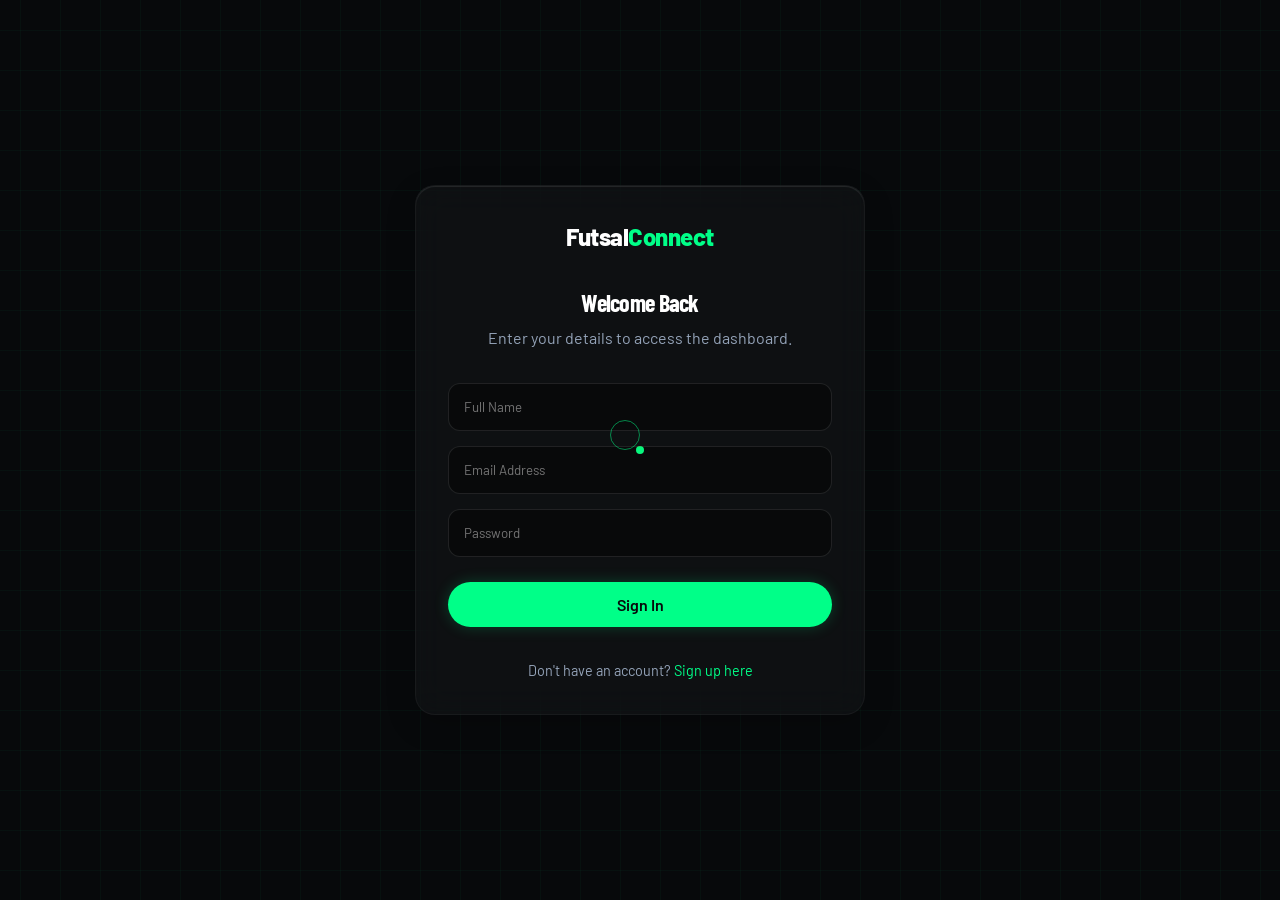
==== commit c2b3ec2e: "Mobile optimization and UX improvements: Fixed horizontal scroll, stabilized responsive grids, disab" ====
--- a/dashboard.html
+++ b/dashboard.html
@@ -2,7 +2,7 @@
 <html lang="en">
 <head>
   <meta charset="UTF-8">
-  <meta name="viewport" content="width=device-width, initial-scale=1.0">
+  <meta name="viewport" content="width=device-width, initial-scale=1.0, maximum-scale=1.0, user-scalable=0">
   <title>Owner Dashboard - FutsalConnect</title>
   <link rel="preconnect" href="https://fonts.googleapis.com">
   <link href="https://fonts.googleapis.com/css2?family=Barlow+Condensed:wght@600;700;800&family=Barlow:wght@400;500;600&display=swap" rel="stylesheet">
--- a/styles.css
+++ b/styles.css
@@ -19,6 +19,11 @@
     box-sizing: border-box;
 }
 
+html, body {
+    overflow-x: hidden;
+    max-width: 100%;
+}
+
 html {
     scroll-behavior: smooth;
 }
@@ -94,6 +99,7 @@
 
 .section {
     padding: 8rem 0;
+    overflow: hidden;
 }
 
 .section-header {
@@ -290,6 +296,7 @@
     display: flex;
     align-items: center;
     position: relative;
+    overflow: hidden;
     background-image: url('assets/hero_bg.png');
     background-size: cover;
     background-position: center;
@@ -404,7 +411,9 @@
     cursor: none;
 }
 
-.feature-card:hover {
+.feature-card:hover,
+.feature-card:active,
+.feature-card.touch-active {
     transform: translateY(-10px);
     background: var(--bg-card-hover);
     border-color: rgba(0, 255, 136, 0.4);
@@ -1696,3 +1705,30 @@
     border-color: rgba(255, 165, 0, 0.2) !important;
     color: orange !important;
 }
+
+/* Mobile only utility */
+.mobile-only {
+    display: none;
+}
+
+@media (max-width: 768px) {
+    .mobile-only {
+        display: block;
+    }
+    input, select, textarea {
+        font-size: 16px !important;
+    }
+    .pricing-grid, .grounds-grid, .features-grid, .process-grid {
+        grid-template-columns: 1fr;
+    }
+    .court-selector, .duration-toggle {
+        flex-wrap: wrap;
+        gap: 10px;
+    }
+    .availability-module {
+        padding: 1.5rem 1rem;
+    }
+    .slots-grid {
+        grid-template-columns: 1fr;
+    }
+}
